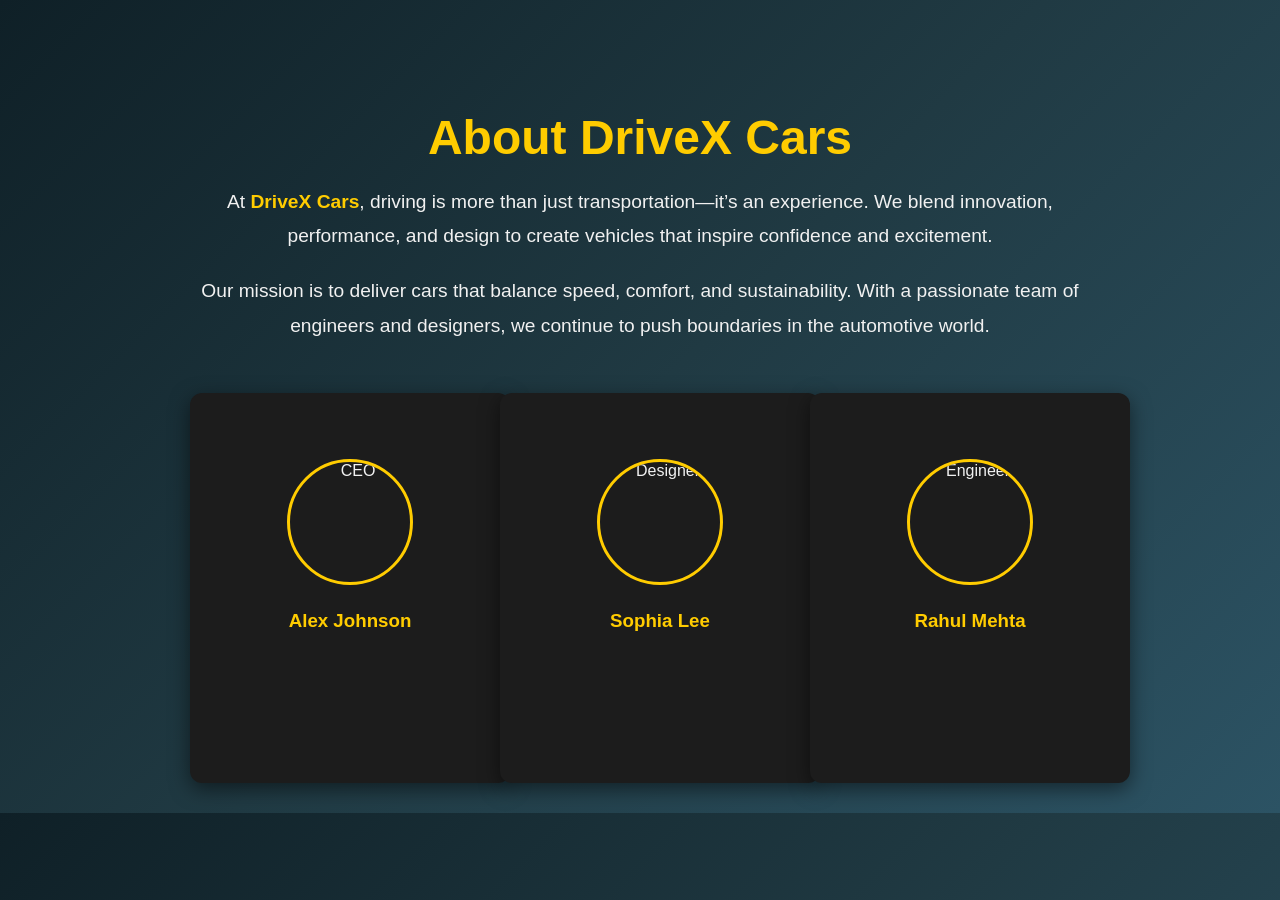
==== index2.html @ c35388c2 "Add files via upload" ====
<!DOCTYPE html>
<html lang="en">

<head>
  <meta charset="UTF-8">
  <meta name="viewport" content="width=device-width, initial-scale=1.0">
  <title>about</title>
  <link rel="stylesheet" href="style3.css">
</head>

<body>
  <section class="about-section">
    <h1 class="animate">About DriveX Cars</h1>
    <p class="animate">
      At <span style="color:#ffcc00;font-weight:bold;">DriveX Cars</span>, driving is more than just
      transportation—it’s an experience. We blend innovation, performance, and design to create vehicles that
      inspire confidence and excitement.
    </p>
    <p class="animate">
      Our mission is to deliver cars that balance speed, comfort, and sustainability. With a passionate team of
      engineers and designers, we continue to push boundaries in the automotive world.
    </p>

    <div class="team">
      <div class="team-member animate">
        <div class="card">
          <div class="card-face card-front">
            <img
              src="https://yt3.googleusercontent.com/HuxWhdz6A4rwxw-S2m80Nft0pzzXYAfwPaJ-6Ll6RAKonIHeQUcB95D32opxu46A3KkczcW2hg=s900-c-k-c0x00ffffff-no-rj"
              alt="CEO">
            <h3>Alex Johnson</h3>
            <p>Founder & CEO</p>
          </div>
          <div class="card-face card-back">
            <h3>Visionary Leader</h3>
            <p>Alex founded DriveX Cars with a mission to redefine driving through innovation and
              sustainability.</p>
          </div>
        </div>
      </div>

      <div class="team-member animate">
        <div class="card">
          <div class="card-face card-front">
            <img
              src="https://media.licdn.com/dms/image/v2/C5603AQEHharsxLZUkA/profile-displayphoto-shrink_200_200/profile-displayphoto-shrink_200_200/0/1631104304611?e=2147483647&v=beta&t=ccK2PKC01ZuMIGy8uey5pnf12URq7PZS1YOl78hstJ8"
              alt="Designer">
            <h3>Sophia Lee</h3>
            <p>Head of Design</p>
          </div>
          <div class="card-face card-back">
            <h3>Creative Designer</h3>
            <p>Sophia crafts sleek, futuristic designs that make every DriveX car stand out on the road.</p>
          </div>
        </div>
      </div>

      <div class="team-member animate">
        <div class="card">
          <div class="card-face card-front">
            <img
              src="https://encrypted-tbn0.gstatic.com/images?q=tbn:ANd9GcR5ptbqzu5P0gyNuhinNXddESUT46CScbzNYnm5Sudshw&s=10"
              alt="Engineer">
            <h3>Rahul Mehta</h3>
            <p>Lead Engineer</p>
          </div>
          <div class="card-face card-back">
            <h3>Tech Innovator</h3>
            <p>Rahul leads the engineering team, ensuring DriveX cars are powered by cutting-edge
              technology.</p>
          </div>
        </div>
      </div>
    </div>
  </section>

  <script src="script3.js"></script>
</body>

</html>
---- style3.css ----
body {
            font-family: 'Poppins', sans-serif;
            margin: 0;
            padding: 0;
            background: linear-gradient(135deg, #0f2027, #203a43, #2c5364);
            color: #f1f1f1;
        }

        .about-section {
            padding: 70px 20px;
            max-width: 1200px;
            margin: auto;
            text-align: center;
        }

        .about-section h1 {
            font-size: 3rem;
            margin-bottom: 20px;
            color: #ffcc00;
            opacity: 0;
            transform: translateY(-50px);
            transition: all 1s ease;
        }

        .about-section p {
            font-size: 1.2rem;
            line-height: 1.8;
            max-width: 900px;
            margin: 20px auto;
            opacity: 0;
            transform: translateY(30px);
            transition: all 1s ease;
        }

        .team {
            display: flex;
            flex-wrap: wrap;
            justify-content: center;
            gap: 30px;
            margin-top: 50px;
        }

        .team-member {
            perspective: 1000px;
            width: 280px;
            height: 350px;
        }

        .card {
            position: relative;
            width: 100%;
            height: 100%;
            transform-style: preserve-3d;
            transition: transform 0.8s;
            cursor: pointer;
        }

        .card:hover {
            transform: rotateY(180deg);
        }

        .card-face {
            position: absolute;
            width: 100%;
            height: 100%;
            backface-visibility: hidden;
            border-radius: 12px;
            box-shadow: 0 6px 20px rgba(0, 0, 0, 0.5);
            display: flex;
            flex-direction: column;
            align-items: center;
            justify-content: center;
            padding: 20px;
        }

        .card-front {
            background: #1c1c1c;
        }

        .card-front img {
            width: 120px;
            height: 120px;
            border-radius: 50%;
            border: 3px solid #ffcc00;
            margin-bottom: 15px;
        }

        .card-front h3 {
            color: #ffcc00;
            margin: 10px 0;
        }

        .card-front p {
            color: #ccc;
        }

        .card-back {
            background: #ffcc00;
            color: #1c1c1c;
            transform: rotateY(180deg);
            text-align: center;
            padding: 30px;
        }

        .active {
            opacity: 1 !important;
            transform: translateY(0) !important;
        }
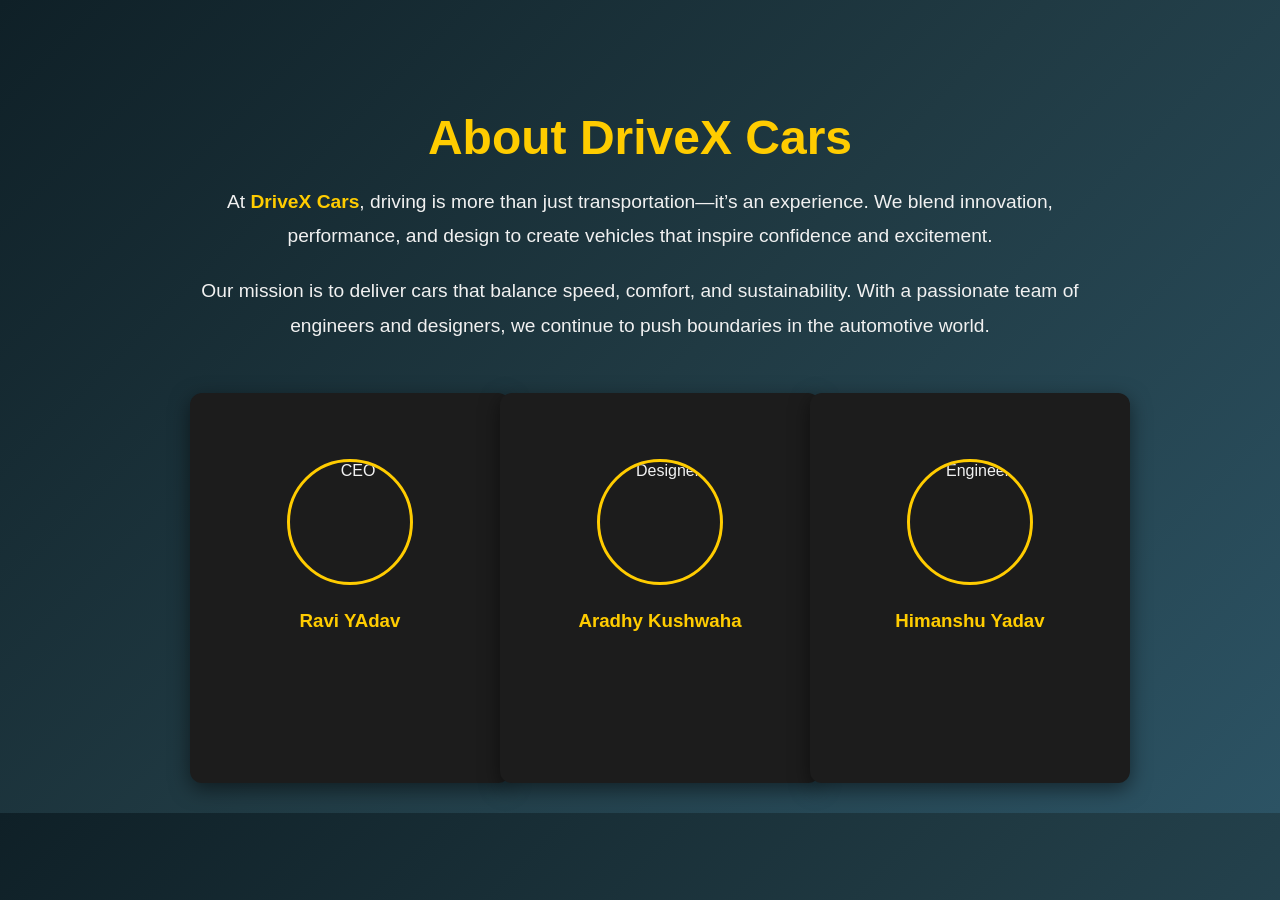
==== commit cb051ebd: "Update index2.html" ====
--- a/index2.html
+++ b/index2.html
@@ -26,14 +26,14 @@
         <div class="card">
           <div class="card-face card-front">
             <img
-              src="https://yt3.googleusercontent.com/HuxWhdz6A4rwxw-S2m80Nft0pzzXYAfwPaJ-6Ll6RAKonIHeQUcB95D32opxu46A3KkczcW2hg=s900-c-k-c0x00ffffff-no-rj"
+src="https://rk1442797-cell.github.io/academy/WhatsApp%20Image%202025-12-16%20at%2018.43.23_7dd6c04a.jpg"
               alt="CEO">
-            <h3>Alex Johnson</h3>
+            <h3>Ravi YAdav</h3>
             <p>Founder & CEO</p>
           </div>
           <div class="card-face card-back">
             <h3>Visionary Leader</h3>
-            <p>Alex founded DriveX Cars with a mission to redefine driving through innovation and
+            <p>Ravi Yadav DriveX Cars with a mission to redefine driving through innovation and
               sustainability.</p>
           </div>
         </div>
@@ -43,14 +43,14 @@
         <div class="card">
           <div class="card-face card-front">
             <img
-              src="https://media.licdn.com/dms/image/v2/C5603AQEHharsxLZUkA/profile-displayphoto-shrink_200_200/profile-displayphoto-shrink_200_200/0/1631104304611?e=2147483647&v=beta&t=ccK2PKC01ZuMIGy8uey5pnf12URq7PZS1YOl78hstJ8"
+             src="WhatsApp Image 2026-10-04 at 12.36.19 PM.jpeg"          
               alt="Designer">
-            <h3>Sophia Lee</h3>
+            <h3>Aradhy Kushwaha</h3>
             <p>Head of Design</p>
           </div>
           <div class="card-face card-back">
             <h3>Creative Designer</h3>
-            <p>Sophia crafts sleek, futuristic designs that make every DriveX car stand out on the road.</p>
+            <p>Aradhy Kushwaha crafts sleek, futuristic designs that make every DriveX car stand out on the road.</p>
           </div>
         </div>
       </div>
@@ -59,14 +59,14 @@
         <div class="card">
           <div class="card-face card-front">
             <img
-              src="https://encrypted-tbn0.gstatic.com/images?q=tbn:ANd9GcR5ptbqzu5P0gyNuhinNXddESUT46CScbzNYnm5Sudshw&s=10"
+              src="https://yr1442797-stack.github.io/Himanshu-portfolio/WhatsApp%20Image%202026-08-11%20at%208.43.20%20PM.jpeg"
               alt="Engineer">
-            <h3>Rahul Mehta</h3>
+            <h3>Himanshu Yadav</h3>
             <p>Lead Engineer</p>
           </div>
           <div class="card-face card-back">
             <h3>Tech Innovator</h3>
-            <p>Rahul leads the engineering team, ensuring DriveX cars are powered by cutting-edge
+            <p>Hiamanshu leads the engineering team, ensuring DriveX cars are powered by cutting-edge
               technology.</p>
           </div>
         </div>
@@ -77,4 +77,4 @@
   <script src="script3.js"></script>
 </body>
 
-</html>+</html>
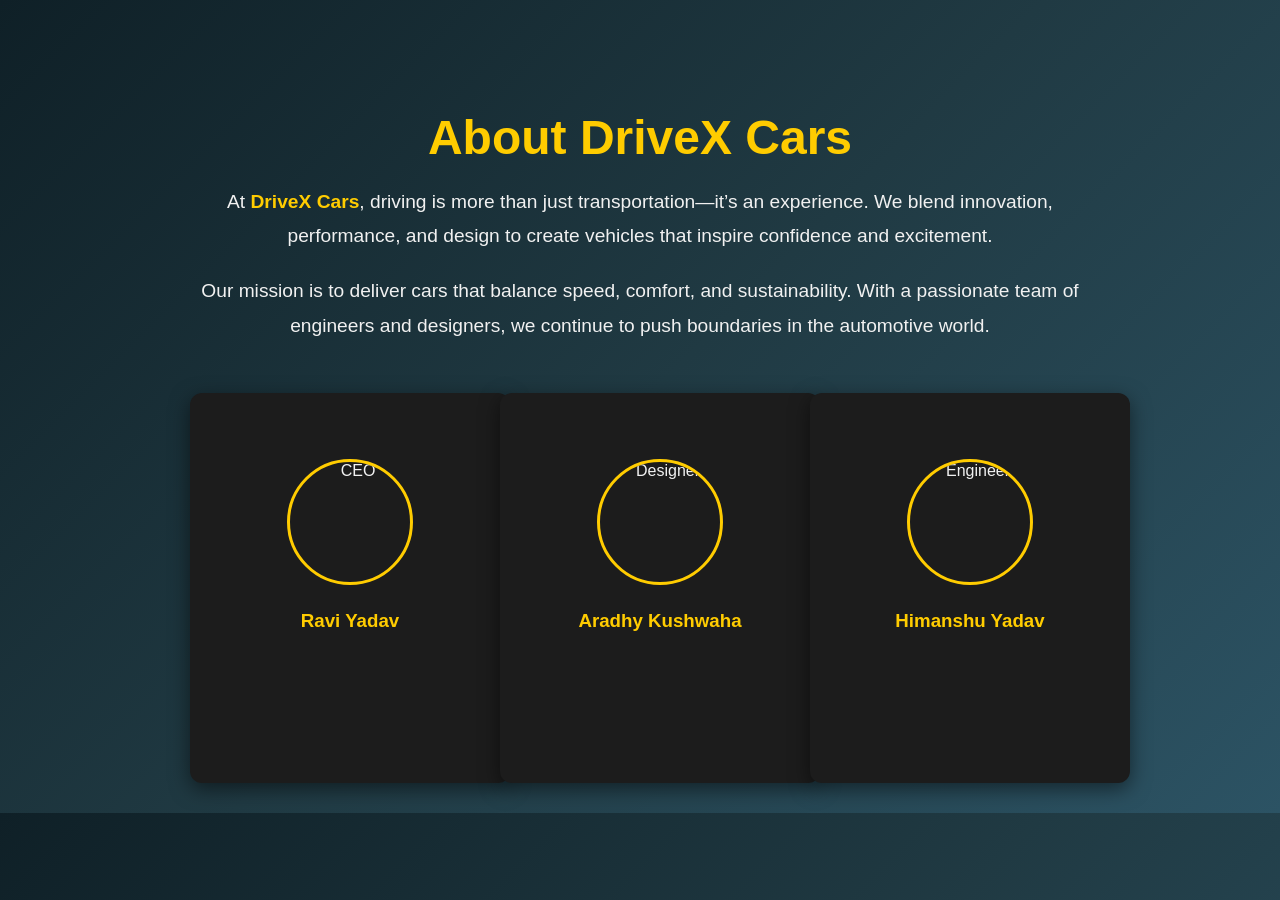
==== commit 579a0ba6: "Update index2.html" ====
--- a/index2.html
+++ b/index2.html
@@ -28,7 +28,7 @@
             <img
 src="https://rk1442797-cell.github.io/academy/WhatsApp%20Image%202025-12-16%20at%2018.43.23_7dd6c04a.jpg"
               alt="CEO">
-            <h3>Ravi YAdav</h3>
+            <h3>Ravi Yadav</h3>
             <p>Founder & CEO</p>
           </div>
           <div class="card-face card-back">
@@ -43,7 +43,7 @@
         <div class="card">
           <div class="card-face card-front">
             <img
-             src="WhatsApp Image 2026-10-04 at 12.36.19 PM.jpeg"          
+             src="https://aradhykushwaha633-ops.github.io/Cx/WhatsApp%20Image%202026-10-04%20at%2012.36.19%20PM.jpeg"          
               alt="Designer">
             <h3>Aradhy Kushwaha</h3>
             <p>Head of Design</p>
